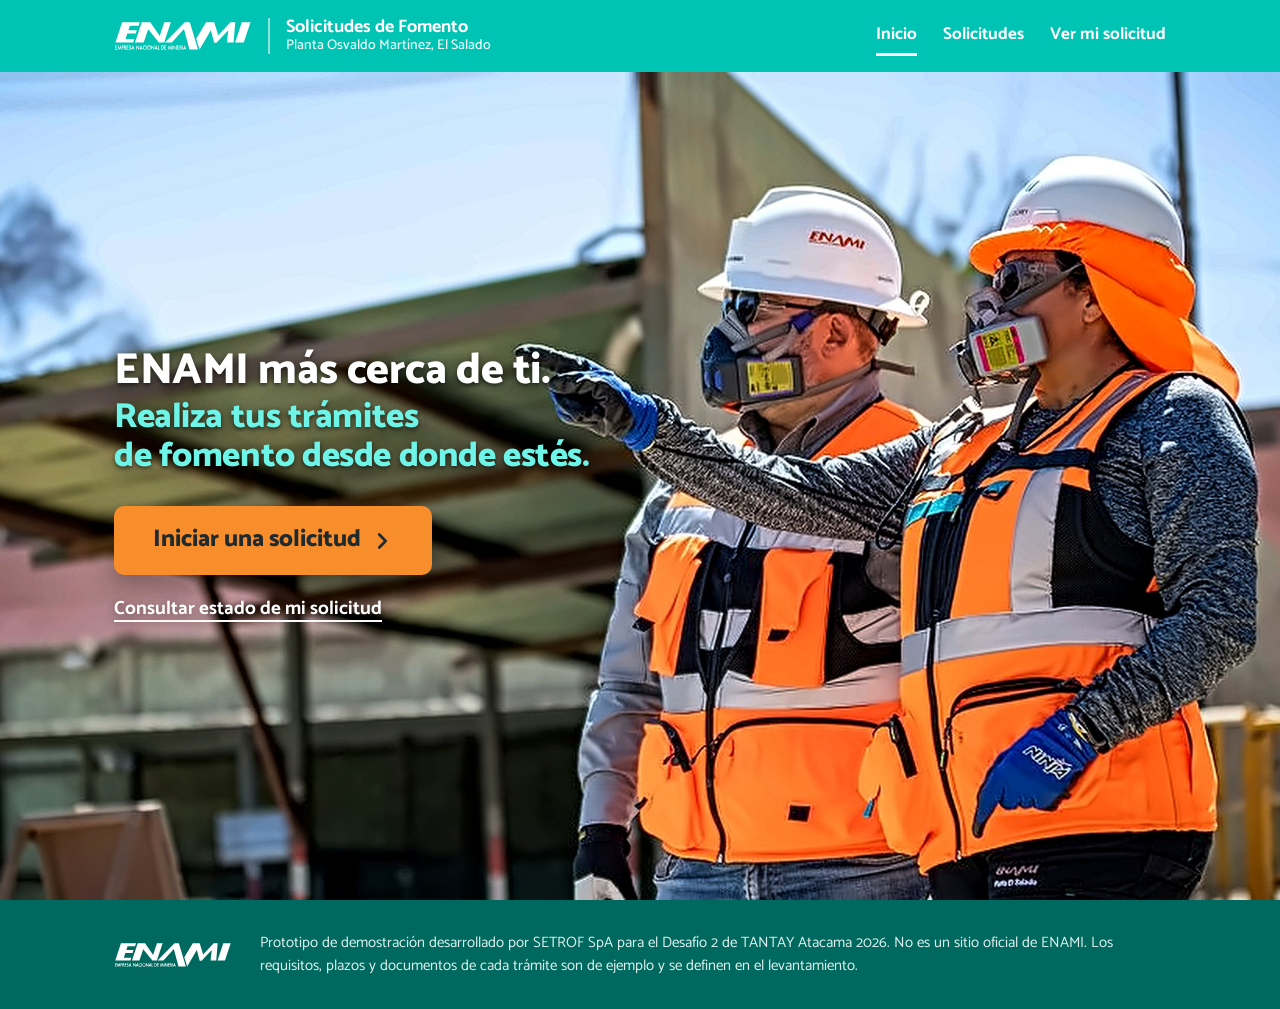
==== index.html @ 1a8aae2f "Portal Fomento ENAMI - maqueta beta" ====
<!doctype html>
<html lang="es">
<head>
<meta charset="utf-8">
<meta name="viewport" content="width=device-width, initial-scale=1">
<title>Solicitudes de Fomento | ENAMI El Salado</title>
<link rel="preconnect" href="https://fonts.googleapis.com">
<link rel="preconnect" href="https://fonts.gstatic.com" crossorigin>
<link href="https://fonts.googleapis.com/css2?family=Catamaran:wght@400;500;600;700;800&display=swap" rel="stylesheet">
<link rel="stylesheet" href="estilos.css">
</head>
<body>
<main>
  <section class="portada">
    <img class="foto-fondo" src="img/el-salado-equipo-hero.jpg" alt="Dos trabajadores de ENAMI con casco y chaleco en la planta El Salado">
    <div class="portada-txt">
      <h1>ENAMI más cerca de ti.<span>Realiza tus trámites <br>de fomento desde donde estés.</span></h1>
      <a class="btn btn-nar" href="solicitudes.html">Iniciar una solicitud <svg viewBox="0 0 24 24" aria-hidden="true"><path d="M9 5l7 7-7 7" fill="none" stroke="currentColor" stroke-width="3" stroke-linecap="round" stroke-linejoin="round"/></svg></a>
      <a class="bajo" href="estado.html">Consultar estado de mi solicitud</a>
    </div>
  </section>
</main>
<script src="comun.js"></script>
<script>pintarMarco('inicio');</script>
</body>
</html>
---- estilos.css ----
/* Plan A: estructura de sitio de trámites (ChileAtiende / GOV.UK) con colores de enami.cl */
:root{
  --teal:#00C4B3; --teal-p:#00877D; --teal-o:#00695F;
  --naranjo:#F88D2B; --naranjo-o:#C9650C;
  --tinta:#1F2A2E; --gris:#55636A; --roca:#EEF2F1; --linea:#D6DFDD; --claro:#E9F8F6;
  --rojo:#B03A2E;
}
*,*::before,*::after{box-sizing:border-box}
[hidden]{display:none!important}
html{scroll-behavior:smooth}
body{margin:0;background:#fff;color:var(--tinta);font-family:Catamaran,"Segoe UI",Arial,sans-serif;font-size:19px;line-height:1.5;-webkit-font-smoothing:antialiased;display:flex;flex-direction:column;min-height:100vh}
main{flex:1}
h1,h2,h3,p,ul,ol,dl{margin:0}
a{color:var(--teal-p);text-underline-offset:3px}
a:hover{color:var(--teal-o)}
.contenedor{max-width:1100px;margin:0 auto;padding-inline:24px}
.angosto{max-width:720px}
:focus-visible{outline:3px solid var(--naranjo);outline-offset:3px}
@media (prefers-reduced-motion:reduce){*{animation:none!important;transition:none!important;scroll-behavior:auto!important}}

/* Barra */
.barra{background:var(--teal);color:#fff;position:sticky;top:0;z-index:20}
.barra-in{display:flex;align-items:center;justify-content:space-between;gap:20px;min-height:72px}
.marca{display:flex;align-items:center;gap:16px;color:#fff;text-decoration:none}
.marca:hover{color:#fff}
.marca img{height:28px;width:auto;display:block}
.marca span{font-weight:700;font-size:18px;line-height:1.1;border-left:2px solid rgba(255,255,255,.55);padding-left:16px}
.marca small{display:block;font-weight:500;font-size:14px;opacity:.92}
.menu{display:flex;gap:26px}
.menu a{color:#fff;text-decoration:none;font-weight:700;font-size:17px;padding:6px 0;border-bottom:3px solid transparent}
.menu a:hover,.menu a[aria-current=page]{border-color:#fff;color:#fff}

/* Migas */
.migas{font-size:16px;color:var(--gris);padding-top:18px}
.migas a{color:var(--teal-p)}
.migas span{margin:0 6px}

/* Botones */
.btn{display:inline-flex;align-items:center;justify-content:center;gap:10px;font:inherit;font-weight:800;font-size:21px;border:3px solid transparent;border-radius:10px;padding:14px 28px;min-height:60px;text-decoration:none;cursor:pointer;line-height:1.1}
.btn svg{width:22px;height:22px;flex:none}
.btn-nar{background:var(--naranjo);color:var(--tinta)}.btn-nar:hover{background:#ff9d40;color:var(--tinta)}
.btn-tea{background:var(--teal-p);color:#fff}.btn-tea:hover{background:var(--teal-o);color:#fff}
.btn-borde{background:#fff;color:var(--teal-p);border-color:var(--teal-p)}.btn-borde:hover{background:var(--claro)}
.btn-oscuro{background:var(--tinta);color:#fff}.btn-oscuro:hover{background:#33444A;color:#fff}
/* Botón con el estilo del oficial de ClaveÚnica (azul gob.cl) */
.btn-cu{background:#0F69C4;color:#fff;border-radius:6px;font-family:Roboto,"Segoe UI",Arial,sans-serif;font-weight:700;font-size:18px;white-space:nowrap;gap:10px;padding-inline:16px}.btn-cu:hover{background:#0B4E92;color:#fff}.btn.btn-cu svg{width:26px;height:26px}
.btn:disabled{opacity:.7;cursor:progress}
.btn-ancho{width:100%}
.ej{font-size:13px;color:#8A6A2E;background:#FFF4E5;border-radius:4px;padding:1px 6px;font-weight:600;white-space:nowrap;vertical-align:middle}

/* Títulos de página */
.titulo{padding:10px 0 8px}
.titulo h1{font-size:clamp(32px,4vw,46px);font-weight:800;line-height:1.08;letter-spacing:-.01em}
.lead{font-size:21px;color:var(--gris);margin-top:10px;max-width:36em}

/* ---------- Portada ---------- */
.portada{position:relative;display:flex;align-items:center;min-height:calc(100vh - 72px);overflow:hidden;background:#123}
.foto-fondo{position:absolute;inset:0;width:100%;height:100%;object-fit:cover;object-position:70% 30%}
.portada-txt{position:relative;z-index:1;width:auto;max-width:calc(58% + 200px);display:flex;flex-direction:column;align-items:flex-start;padding:56px 0 56px max(24px,calc((100vw - 1100px)/2 + 24px));text-align:left}
.portada h1{font-size:clamp(32px,3.4vw,50px);font-weight:800;line-height:1.05;letter-spacing:-.01em;color:#fff;text-shadow:0 2px 4px rgba(0,0,0,.55),0 2px 22px rgba(0,0,0,.55)}
.portada h1 span{display:block;color:#6FF5E8;margin-top:4px;font-size:.8em;line-height:1.12;white-space:nowrap}
.portada p{font-size:20px;margin-top:18px;color:#F0FAF9;max-width:30em;text-shadow:0 1px 10px rgba(0,0,0,.5)}
.portada .btn{white-space:nowrap;margin-top:30px;font-size:24px;padding:18px 36px;box-shadow:0 10px 24px rgba(0,0,0,.3)}
.portada .bajo{margin-top:20px;font-size:19px;color:#fff;font-weight:700;text-decoration:underline;text-underline-offset:6px;text-decoration-thickness:2px;text-shadow:0 1px 8px rgba(0,0,0,.5)}
.seccion{padding:80px 0}
.seccion h2{font-size:clamp(28px,3.2vw,40px);font-weight:800;line-height:1.1}
.seccion-roca{background:var(--roca)}
.pasos{list-style:none;padding:0;margin-top:40px;display:grid;grid-template-columns:repeat(4,1fr);gap:28px;position:relative}
.pasos::before{content:"";position:absolute;top:27px;left:28px;right:12%;height:3px;background:var(--teal)}
.pasos li{position:relative}
.pasos b{width:56px;height:56px;border-radius:50%;background:var(--teal-p);color:#fff;font-size:26px;font-weight:800;display:flex;align-items:center;justify-content:center;position:relative;border:5px solid var(--roca)}
.pasos li:last-child b{background:var(--naranjo);color:var(--tinta)}
.pasos h3{font-size:23px;font-weight:800;margin-top:16px}
.pasos p{color:var(--gris);margin-top:6px}
.seguridad{background:var(--tinta);color:#fff}
.seg-in{display:grid;grid-template-columns:auto 1fr;gap:40px;align-items:center}
.candado{width:92px;height:92px;color:var(--teal)}
.seguridad p{color:#C9D6D4;font-size:20px;margin-top:12px;max-width:42em}
.ayuda-in{display:grid;grid-template-columns:1fr 1fr;gap:56px;align-items:center}
.ayuda-foto{width:100%;aspect-ratio:4/3;object-fit:cover;object-position:35% 45%;border-radius:14px;display:block}
.ayuda-in .dato{margin-top:28px}
.ayuda-in p{color:var(--gris);margin-top:12px;font-size:20px;max-width:34em}
.dato{border-left:6px solid var(--naranjo);padding:6px 0 6px 22px}
.dato span{display:block;color:var(--gris)}
.dato strong{font-size:22px}

/* ---------- Solicitudes (D) ---------- */
.buscar{display:flex;gap:10px;margin-top:24px;max-width:680px}
.buscar input{flex:1;min-width:0}
.buscar .btn{min-height:56px;font-size:19px;padding:0 24px}
.sin-res{margin-top:16px;color:var(--gris)}
.grupos{display:grid;grid-template-columns:repeat(3,1fr);gap:24px;margin:32px 0 20px}
.grupo{border-top:6px solid var(--teal-p);background:var(--roca);border-radius:0 0 14px 14px;padding:22px}
.grupo.g2{border-color:var(--naranjo)}
.grupo.g3{border-color:#8A9A3B}
.grupo h2{font-size:25px;font-weight:800;line-height:1.15}
.grupo>p{font-size:17px;color:var(--gris);margin-top:4px}
.grupo ul{list-style:none;padding:0;margin-top:16px;display:grid;gap:10px}
.grupo li a{display:flex;justify-content:space-between;align-items:center;gap:12px;background:#fff;border:2px solid var(--linea);border-radius:12px;padding:14px 16px;font-weight:800;font-size:21px;color:var(--teal-o);text-decoration:none;min-height:76px}
.grupo li a:hover{border-color:var(--teal-p)}
.grupo li a small{display:block;font-weight:500;font-size:16px;color:var(--gris)}
.grupo li a svg{flex:none;width:24px;height:24px}
.nota-oficina{font-size:18px;color:var(--gris);border-left:6px solid var(--naranjo);padding:4px 0 4px 18px;margin-bottom:64px}
.nota-oficina strong{color:var(--tinta)}

/* ---------- Solicitudes: franjas con foto real y botón ---------- */
.tram-lista{list-style:none;padding:0;margin:28px 0 24px;display:grid;grid-template-columns:repeat(2,minmax(0,1fr));gap:18px}
.tram{position:relative;display:block;height:190px;border-radius:20px;overflow:hidden;color:#fff;text-decoration:none;box-shadow:0 6px 16px rgba(0,0,0,.18);transition:transform .1s ease,box-shadow .15s ease}
.tram img{position:absolute;inset:0;width:100%;height:100%;object-fit:cover}
.tram::before{content:"";position:absolute;inset:0;background:linear-gradient(90deg,rgba(0,0,0,.68),rgba(0,0,0,.12));z-index:1}
.tram-tx{position:absolute;left:22px;top:20px;right:22px;z-index:2}
.tram-tx b{display:block;font-size:30px;font-weight:800;line-height:1.05;text-shadow:0 1px 6px rgba(0,0,0,.35)}
.tram-tx small{display:block;font-size:17px;opacity:.95;margin-top:4px;max-width:24em;line-height:1.3;text-shadow:0 1px 6px rgba(0,0,0,.4)}
.tram-ir{position:absolute;right:16px;bottom:16px;z-index:2;background:#fff;color:var(--teal-o);font-weight:800;font-size:18px;border-radius:999px;padding:10px 16px 10px 20px;display:flex;align-items:center;gap:6px;box-shadow:0 4px 10px rgba(0,0,0,.25)}
.tram-ir svg{width:20px;height:20px}
.tram:hover{color:#fff;box-shadow:0 10px 24px rgba(0,0,0,.26)}
.tram:hover .tram-ir{background:var(--naranjo);color:var(--tinta)}
.tram:active{transform:scale(.985)}
.tram:focus-visible{outline:4px solid var(--naranjo);outline-offset:3px}

/* ---------- Trámite (A) ---------- */
.t-cab{background:var(--roca);border-bottom:1px solid var(--linea);margin-top:16px}
.t-cab .contenedor{padding-top:24px}
.t-cab small{font-size:16px;color:var(--gris);font-weight:700}
.t-cab h1{font-size:clamp(32px,4vw,44px);font-weight:800;line-height:1.08;margin:4px 0 12px}
.t-datos{display:flex;gap:26px;flex-wrap:wrap;font-size:17px;color:var(--gris);margin-bottom:16px}
.t-datos b{color:var(--tinta)}
.pestanas{display:flex;gap:4px;overflow-x:auto}
.pestanas button{font:inherit;font-size:17px;font-weight:700;background:none;border:0;border-bottom:4px solid transparent;padding:12px 16px;color:var(--gris);cursor:pointer;white-space:nowrap;border-radius:8px 8px 0 0}
.pestanas button:hover{color:var(--teal-o)}
.pestanas button[aria-selected=true]{color:var(--teal-o);border-color:var(--teal-p);background:#fff}
.t-cuerpo{display:grid;grid-template-columns:1fr 320px;gap:40px;padding-top:28px;padding-bottom:72px}
.panel h2{font-size:26px;font-weight:800;margin-bottom:12px}
.panel p,.panel li{font-size:19px}
.panel p+p{margin-top:10px}
.panel ul{padding-left:24px;display:grid;gap:8px}
.panel h3{font-size:20px;font-weight:800;margin:18px 0 6px}
.via{border:2px solid var(--linea);border-radius:12px;padding:16px 18px;margin-top:12px}
.via b{display:block;font-size:20px}
.lado{border:3px solid var(--teal-p);border-radius:14px;padding:22px;align-self:start;display:flex;flex-direction:column;gap:12px;position:sticky;top:96px}
.lado h2{font-size:23px;font-weight:800}
.lado p{font-size:17px;color:var(--gris)}

/* ---------- Ficha (E): una pregunta por pantalla ---------- */
.ficha{padding:22px 0 80px}
.volver{display:inline-flex;align-items:center;gap:6px;font-size:19px;font-weight:700;background:none;border:0;font-family:inherit;color:var(--teal-p);cursor:pointer;padding:6px 0;text-decoration:underline;text-underline-offset:4px}
.volver svg{width:18px;height:18px}
.ficha-tram{display:flex;align-items:center;gap:14px;margin-top:16px;background:var(--roca);border-radius:14px;padding:10px 14px 10px 10px}
.ficha-tram img{width:56px;height:56px;border-radius:50%;object-fit:cover;border:3px solid #fff;box-shadow:0 3px 8px rgba(0,0,0,.2);flex:none}
.ficha-tram small{display:block;font-size:14px;color:var(--gris);line-height:1.1}
.ficha-tram b{display:block;font-size:20px;font-weight:800;color:var(--teal-o);line-height:1.15}
.progreso{margin-top:16px;font-size:17px;color:var(--gris);font-weight:700}
.barra-av{height:8px;background:var(--roca);border-radius:4px;margin-top:6px;overflow:hidden}
.barra-av i{display:block;height:100%;background:var(--teal);transition:width .3s}
.pregunta{margin-top:26px}
.pregunta h1{font-size:clamp(30px,4vw,40px);font-weight:800;line-height:1.1}
.pregunta .ayuda{font-size:19px;color:var(--gris);margin-top:8px}
.ops{display:grid;gap:14px;margin-top:24px}
.op{display:flex;align-items:center;gap:16px;border:3px solid var(--linea);border-radius:14px;padding:18px 20px;font-size:22px;font-weight:700;cursor:pointer;background:#fff;position:relative}
.op:hover{border-color:var(--teal-p)}
.op input{position:absolute;opacity:0}
.op i{flex:none;width:32px;height:32px;border-radius:50%;border:3px solid var(--gris);background:#fff}
.op small{display:block;font-size:17px;font-weight:500;color:var(--gris)}
.op:has(input:checked){border-color:var(--teal-p);background:var(--claro)}
.op:has(input:checked) i{border:10px solid var(--teal-p)}
.op:has(input:focus-visible){outline:3px solid var(--naranjo);outline-offset:3px}
.campo{margin-top:20px}
.campo label{display:block;font-weight:800;font-size:20px}
.campo .pista{display:block;font-size:17px;color:var(--gris);margin-top:2px}
input:not([type=radio]):not([type=checkbox]):not([type=file]){font:inherit;font-size:21px;width:100%;padding:12px 16px;border:3px solid var(--linea);border-radius:10px;background:#fff;color:var(--tinta);min-height:60px;margin-top:8px}
input:focus{border-color:var(--teal-p);outline:none;box-shadow:0 0 0 3px rgba(0,196,179,.3)}
input[readonly]{background:var(--roca);color:var(--gris)}
input.mal{border-color:var(--rojo)}
.error-campo{display:block;color:var(--rojo);font-weight:700;font-size:17px;margin-top:6px}
.resumen-error{border:4px solid var(--rojo);border-radius:10px;padding:16px 20px;margin-top:22px}
.resumen-error h2{font-size:21px;font-weight:800}
.resumen-error ul{margin-top:6px;padding-left:22px}
.resumen-error a{color:var(--rojo);font-weight:700}
.acciones{margin-top:30px;display:flex;gap:14px;flex-wrap:wrap;align-items:center}
.verificado{display:flex;align-items:center;gap:12px;background:var(--claro);color:var(--teal-o);font-weight:800;font-size:19px;padding:14px 18px;border-radius:10px;margin-top:20px}
.verificado::before,.ok::before{content:"";flex:none;width:26px;height:26px;border-radius:50%;background:var(--teal-p) url("data:image/svg+xml,%3Csvg xmlns='http://www.w3.org/2000/svg' viewBox='0 0 20 20'%3E%3Cpath d='M5 10.5l3 3 7-7' fill='none' stroke='white' stroke-width='2.4'/%3E%3C/svg%3E") center/17px no-repeat}
.docs{list-style:none;padding:0;margin-top:22px;border-top:2px solid var(--linea)}
.docs li{display:flex;justify-content:space-between;align-items:center;gap:14px;padding:16px 0;border-bottom:2px solid var(--linea)}
.docs .nom{font-weight:700;font-size:20px}
.docs .nom small{display:block;font-weight:500;color:var(--gris);font-size:16px}
.docs label.btn{min-height:50px;padding:8px 18px;font-size:18px;white-space:nowrap;width:auto;flex:none}
.ok{color:var(--teal-o);font-weight:800;display:flex;align-items:center;gap:8px;white-space:nowrap}
.revisar{margin-top:22px;border-top:2px solid var(--linea)}
.revisar div{display:grid;grid-template-columns:200px 1fr auto;gap:12px;padding:14px 0;border-bottom:2px solid var(--linea);font-size:19px;align-items:baseline}
.revisar dt{color:var(--gris);font-weight:700}
.revisar dd{margin:0;font-weight:600;overflow-wrap:anywhere}
.revisar button{font:inherit;font-size:17px;font-weight:700;color:var(--teal-p);background:none;border:0;text-decoration:underline;cursor:pointer;padding:0}
.firma{margin-top:34px;border:3px solid var(--linea);border-radius:14px;padding:22px}
.firma h2{font-size:25px;font-weight:800}
.acepto{display:flex;gap:14px;align-items:flex-start;margin:14px 0 18px;font-size:19px;cursor:pointer}
.acepto input{width:28px;height:28px;margin-top:2px;accent-color:var(--teal-p);flex:none}
.codigo-fila{display:flex;gap:12px;align-items:flex-end}
.codigo-fila input{letter-spacing:.3em;font-size:26px!important;max-width:240px}
.demo{font-size:15px;color:var(--gris);margin-top:10px}
.sello{border:3px solid var(--teal-p);border-left-width:10px;border-radius:10px;padding:16px 20px;background:#F3FBFA;font-size:17px;line-height:1.5}
.sello b{display:block;font-size:22px;color:var(--teal-o)}
.sello span{color:var(--gris);font-size:15px}
.envio{text-align:center;padding:40px 0}
.candado-anim{width:90px;height:90px;color:var(--teal-p)}
.candado-anim .arco{transform-origin:44px 28px;animation:cierra 1.1s ease-in-out forwards}
@keyframes cierra{0%{transform:translateY(-8px) rotate(25deg)}60%{transform:translateY(-8px) rotate(0)}100%{transform:none}}
.envio p{font-size:22px;font-weight:700;margin-top:12px}
.confirmacion{background:var(--teal-p);color:#fff;border-radius:14px;padding:34px 28px;text-align:center;margin-top:24px}
.confirmacion h1{font-size:36px;font-weight:800}
.confirmacion p{font-size:20px;margin-top:12px;color:#E3F7F4}
.confirmacion .folio{font-size:46px;font-weight:800;letter-spacing:.02em;color:#fff;margin-top:2px}
.sigue h2{font-size:26px;font-weight:800;margin-top:34px}
.sigue p{font-size:19px;margin-top:8px}

/* ---------- Estado ---------- */
.consulta{max-width:560px;margin-top:22px}
.estado-cab{margin-top:30px;padding:20px 22px;background:var(--roca);border-radius:12px}
.estado-cab h2{font-size:30px;font-weight:800}
.estado-cab p{color:var(--gris)}
.aviso{background:#FFF1E2;border-left:8px solid var(--naranjo);padding:18px 20px;border-radius:8px;margin-top:22px;display:flex;flex-direction:column;gap:12px;align-items:flex-start}
.aviso.resuelto{background:var(--claro);border-color:var(--teal-p)}
.linea{list-style:none;padding:0;margin:28px 0 70px}
.linea li{position:relative;padding:0 0 28px 52px}
.linea li::before{content:"";position:absolute;left:14px;top:32px;bottom:-2px;width:3px;background:var(--linea)}
.linea li:last-child::before{display:none}
.linea li.hecho::before{background:var(--teal-p)}
.linea .pt{position:absolute;left:0;top:2px;width:31px;height:31px;border-radius:50%;border:3px solid var(--linea);background:#fff}
.linea li.hecho .pt{background:var(--teal-p) url("data:image/svg+xml,%3Csvg xmlns='http://www.w3.org/2000/svg' viewBox='0 0 20 20'%3E%3Cpath d='M5 10.5l3 3 7-7' fill='none' stroke='white' stroke-width='2.6'/%3E%3C/svg%3E") center/18px no-repeat;border-color:var(--teal-p)}
.linea li.ahora .pt{border-color:var(--naranjo);box-shadow:0 0 0 5px rgba(248,141,43,.25)}
.linea li.ahora .pt::after{content:"";position:absolute;inset:5px;border-radius:50%;background:var(--naranjo)}
.linea h3{font-size:21px;font-weight:800}
.linea li:not(.hecho):not(.ahora) h3{color:var(--gris);font-weight:600}
.linea p{color:var(--gris);font-size:17px}
.linea li.ahora p{color:var(--naranjo-o);font-weight:700}

/* Pie */
.pie{background:var(--teal-o);color:#DDF2EF;padding:32px 0}
.pie-in{display:flex;gap:28px;align-items:center}
.pie img{height:24px;width:auto;flex:none}
.pie p{font-size:15px;max-width:60em}

/* Celular */
@media (max-width:900px){
  .portada{flex-direction:column;align-items:stretch;min-height:0;background:var(--roca)}
  .foto-fondo{position:static;height:auto;aspect-ratio:1121/531;object-position:70% 30%}
  .portada-txt{width:auto;margin:0;padding:32px 24px 48px}
  .portada h1{color:var(--tinta);text-shadow:none}
  .portada h1 span{color:var(--teal-p);white-space:normal}
  .portada p{color:var(--gris);text-shadow:none}
  .portada .bajo{color:var(--teal-o);text-shadow:none}
  .pasos{grid-template-columns:1fr 1fr;row-gap:36px}.pasos::before{display:none}
  .ayuda-in{grid-template-columns:1fr;gap:28px}
  .grupos{grid-template-columns:1fr;gap:18px}
  .tram-lista{grid-template-columns:1fr;gap:12px}
  .t-cuerpo{grid-template-columns:1fr;gap:24px}
  .lado{order:-1;position:static}
}
@media (max-width:640px){
  body{font-size:18px}
  .contenedor{padding-inline:16px}
  .marca small{display:none}
  .marca span{display:none}
  .marca img{height:22px}
  .barra-in{min-height:60px;gap:12px}
  .menu{gap:16px}.menu a{font-size:16px;white-space:nowrap}.menu a.solo-ancho{display:none}
  /* Portada en celular: foto completa arriba, texto abajo */
  /* Portada en celular: foto a pantalla completa con degradado negro abajo */
  .portada{position:relative;justify-content:flex-end;min-height:0;height:min(calc(100vh - 60px),620px);height:min(calc(100svh - 60px),620px);max-height:none;background:#1F2A2E}
  .foto-fondo{position:absolute;inset:0;height:100%;aspect-ratio:auto;object-position:68% 55%}
  .portada::after{content:"";position:absolute;left:0;right:0;bottom:0;height:62%;background:linear-gradient(180deg,rgba(0,0,0,0) 0%,rgba(0,0,0,.55) 40%,rgba(0,0,0,.85) 100%)}
  .portada-txt{position:relative;z-index:1;padding:0 20px 22px}
  .portada h1{color:#fff;text-shadow:0 2px 10px rgba(0,0,0,.35)}
  .portada h1 span{color:#6FF5E8;white-space:normal}
  .portada h1 span br{display:none}
  .portada .bajo{color:#fff;text-shadow:none}
  .portada h1{font-size:31px;line-height:1.1}
  .portada p{font-size:17px;margin-top:12px}
  .portada .btn{align-self:stretch;font-size:21px;padding:16px;margin-top:18px;box-shadow:0 8px 20px rgba(0,0,0,.3)}
  .portada .bajo{align-self:center;font-size:18px;margin-top:16px}
  .seccion{padding:56px 0}
  .pasos{grid-template-columns:1fr}
  .seg-in{grid-template-columns:1fr;gap:18px}.candado{width:64px;height:64px}
  .buscar .btn{padding:0 16px;width:auto}
  .btn{width:100%}
  .acciones .btn{width:100%}
  .op{font-size:20px;padding:16px}
  .tram-lista{margin-top:16px}
  .titulo h1{font-size:28px}
  .titulo .lead{font-size:17px;margin-top:6px}
  .tram{height:146px;border-radius:18px}
  .tram-tx{left:14px;top:12px}
  .tram-tx b{font-size:24px}
  .tram-tx small{font-size:14px;max-width:17em}
  .tram-ir{right:12px;bottom:12px;font-size:16px;padding:8px 14px 8px 16px}
  .tram-ir svg{width:18px;height:18px}
  .revisar div{grid-template-columns:1fr auto}
  .revisar dd{grid-column:1/-1;grid-row:2}
  .codigo-fila{flex-direction:column;align-items:stretch}
  .codigo-fila input{max-width:none}
  .confirmacion .folio{font-size:34px}
  .pie-in{flex-direction:column;align-items:flex-start}
}
h1[tabindex="-1"]:focus{outline:none}
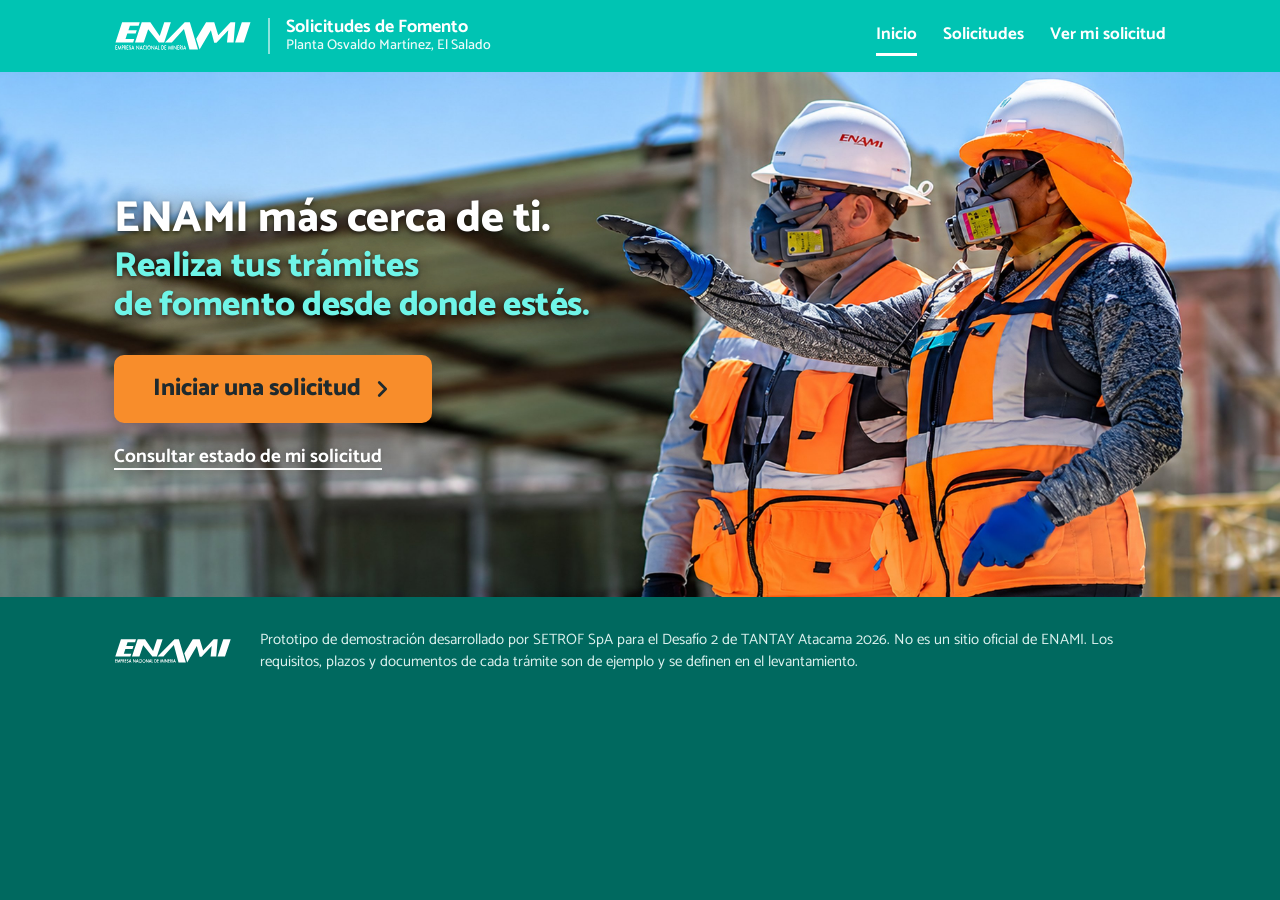
==== commit 3a96a957: "changes images 2" ====
--- a/index.html
+++ b/index.html
@@ -9,10 +9,10 @@
 <link href="https://fonts.googleapis.com/css2?family=Catamaran:wght@400;500;600;700;800&display=swap" rel="stylesheet">
 <link rel="stylesheet" href="estilos.css">
 </head>
-<body>
+<body class="solo-hero">
 <main>
   <section class="portada">
-    <img class="foto-fondo" src="img/el-salado-equipo-hero.jpg" alt="Dos trabajadores de ENAMI con casco y chaleco en la planta El Salado">
+    <picture><source media="(max-width:640px)" srcset="img/el-salado-equipo-movil.jpg"><img class="foto-fondo" src="img/el-salado-equipo-hero.jpg" alt="Dos trabajadores de ENAMI con casco y chaleco en la planta El Salado"></picture>
     <div class="portada-txt">
       <h1>ENAMI más cerca de ti.<span>Realiza tus trámites <br>de fomento desde donde estés.</span></h1>
       <a class="btn btn-nar" href="solicitudes.html">Iniciar una solicitud <svg viewBox="0 0 24 24" aria-hidden="true"><path d="M9 5l7 7-7 7" fill="none" stroke="currentColor" stroke-width="3" stroke-linecap="round" stroke-linejoin="round"/></svg></a>
--- a/estilos.css
+++ b/estilos.css
@@ -54,8 +54,8 @@
 .lead{font-size:21px;color:var(--gris);margin-top:10px;max-width:36em}
 
 /* ---------- Portada ---------- */
-.portada{position:relative;display:flex;align-items:center;min-height:calc(100vh - 72px);overflow:hidden;background:#123}
-.foto-fondo{position:absolute;inset:0;width:100%;height:100%;object-fit:cover;object-position:70% 30%}
+.portada{position:relative;display:flex;align-items:center;min-height:clamp(480px,41vw,640px);overflow:hidden;background:#123}
+.foto-fondo{position:absolute;inset:0;width:100%;height:100%;object-fit:cover;object-position:100% 35%}
 .portada-txt{position:relative;z-index:1;width:auto;max-width:calc(58% + 200px);display:flex;flex-direction:column;align-items:flex-start;padding:56px 0 56px max(24px,calc((100vw - 1100px)/2 + 24px));text-align:left}
 .portada h1{font-size:clamp(32px,3.4vw,50px);font-weight:800;line-height:1.05;letter-spacing:-.01em;color:#fff;text-shadow:0 2px 4px rgba(0,0,0,.55),0 2px 22px rgba(0,0,0,.55)}
 .portada h1 span{display:block;color:#6FF5E8;margin-top:4px;font-size:.8em;line-height:1.12;white-space:nowrap}
@@ -265,8 +265,8 @@
   .menu{gap:16px}.menu a{font-size:16px;white-space:nowrap}.menu a.solo-ancho{display:none}
   /* Portada en celular: foto completa arriba, texto abajo */
   /* Portada en celular: foto a pantalla completa con degradado negro abajo */
-  .portada{position:relative;justify-content:flex-end;min-height:0;height:min(calc(100vh - 60px),620px);height:min(calc(100svh - 60px),620px);max-height:none;background:#1F2A2E}
-  .foto-fondo{position:absolute;inset:0;height:100%;aspect-ratio:auto;object-position:68% 55%}
+  .portada{position:relative;justify-content:flex-end;min-height:0;height:min(calc(100vh - 160px),540px);height:min(calc(100svh - 120px),540px);max-height:none;background:#1F2A2E}
+  .foto-fondo{position:absolute;inset:0;height:100%;aspect-ratio:auto;object-position:50% 22%}
   .portada::after{content:"";position:absolute;left:0;right:0;bottom:0;height:62%;background:linear-gradient(180deg,rgba(0,0,0,0) 0%,rgba(0,0,0,.55) 40%,rgba(0,0,0,.85) 100%)}
   .portada-txt{position:relative;z-index:1;padding:0 20px 22px}
   .portada h1{color:#fff;text-shadow:0 2px 10px rgba(0,0,0,.35)}
@@ -275,8 +275,8 @@
   .portada .bajo{color:#fff;text-shadow:none}
   .portada h1{font-size:31px;line-height:1.1}
   .portada p{font-size:17px;margin-top:12px}
-  .portada .btn{align-self:stretch;font-size:21px;padding:16px;margin-top:18px;box-shadow:0 8px 20px rgba(0,0,0,.3)}
-  .portada .bajo{align-self:center;font-size:18px;margin-top:16px}
+  .portada .btn{align-self:stretch;font-size:21px;padding:14px;min-height:56px;margin-top:16px;box-shadow:0 8px 20px rgba(0,0,0,.3)}
+  .portada .bajo{align-self:center;font-size:18px;margin-top:12px}
   .seccion{padding:56px 0}
   .pasos{grid-template-columns:1fr}
   .seg-in{grid-template-columns:1fr;gap:18px}.candado{width:64px;height:64px}
@@ -301,3 +301,4 @@
   .pie-in{flex-direction:column;align-items:flex-start}
 }
 h1[tabindex="-1"]:focus{outline:none}
+.solo-hero main{flex:none}.solo-hero .pie{flex:1}
